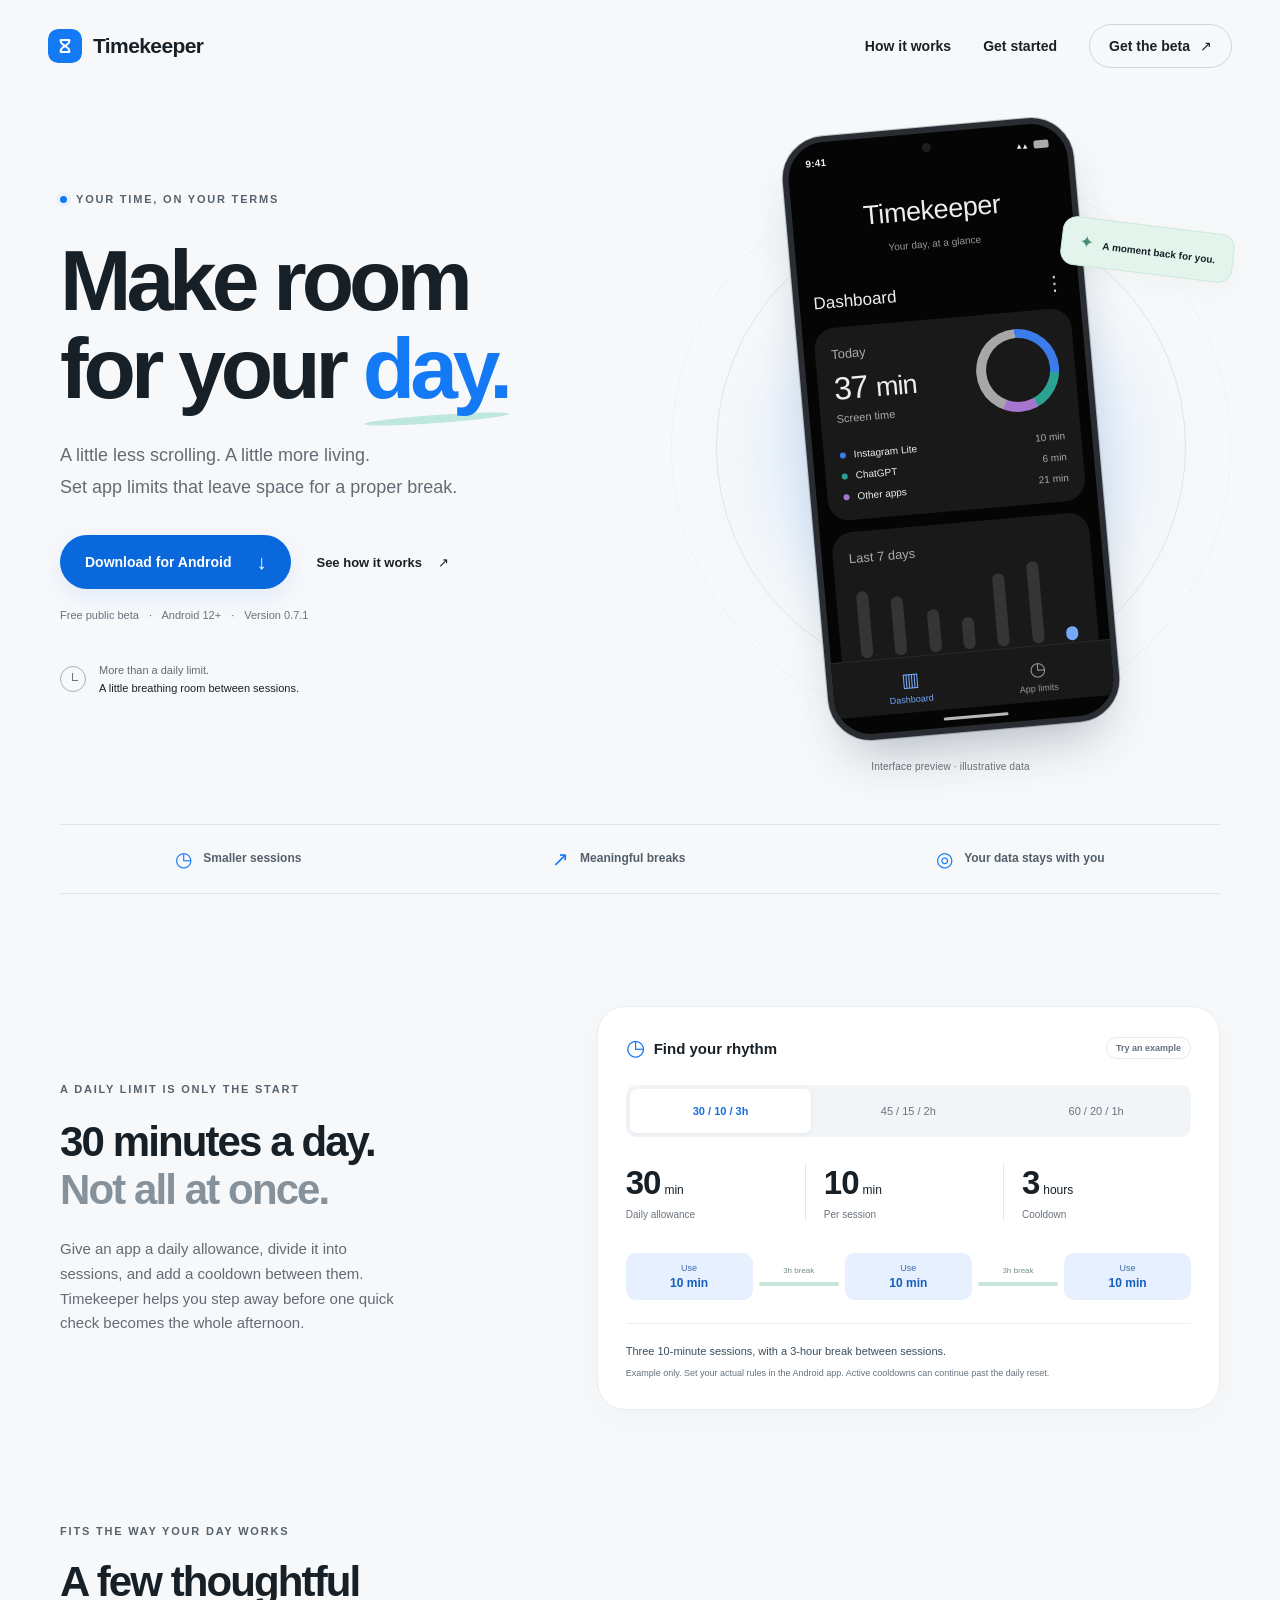
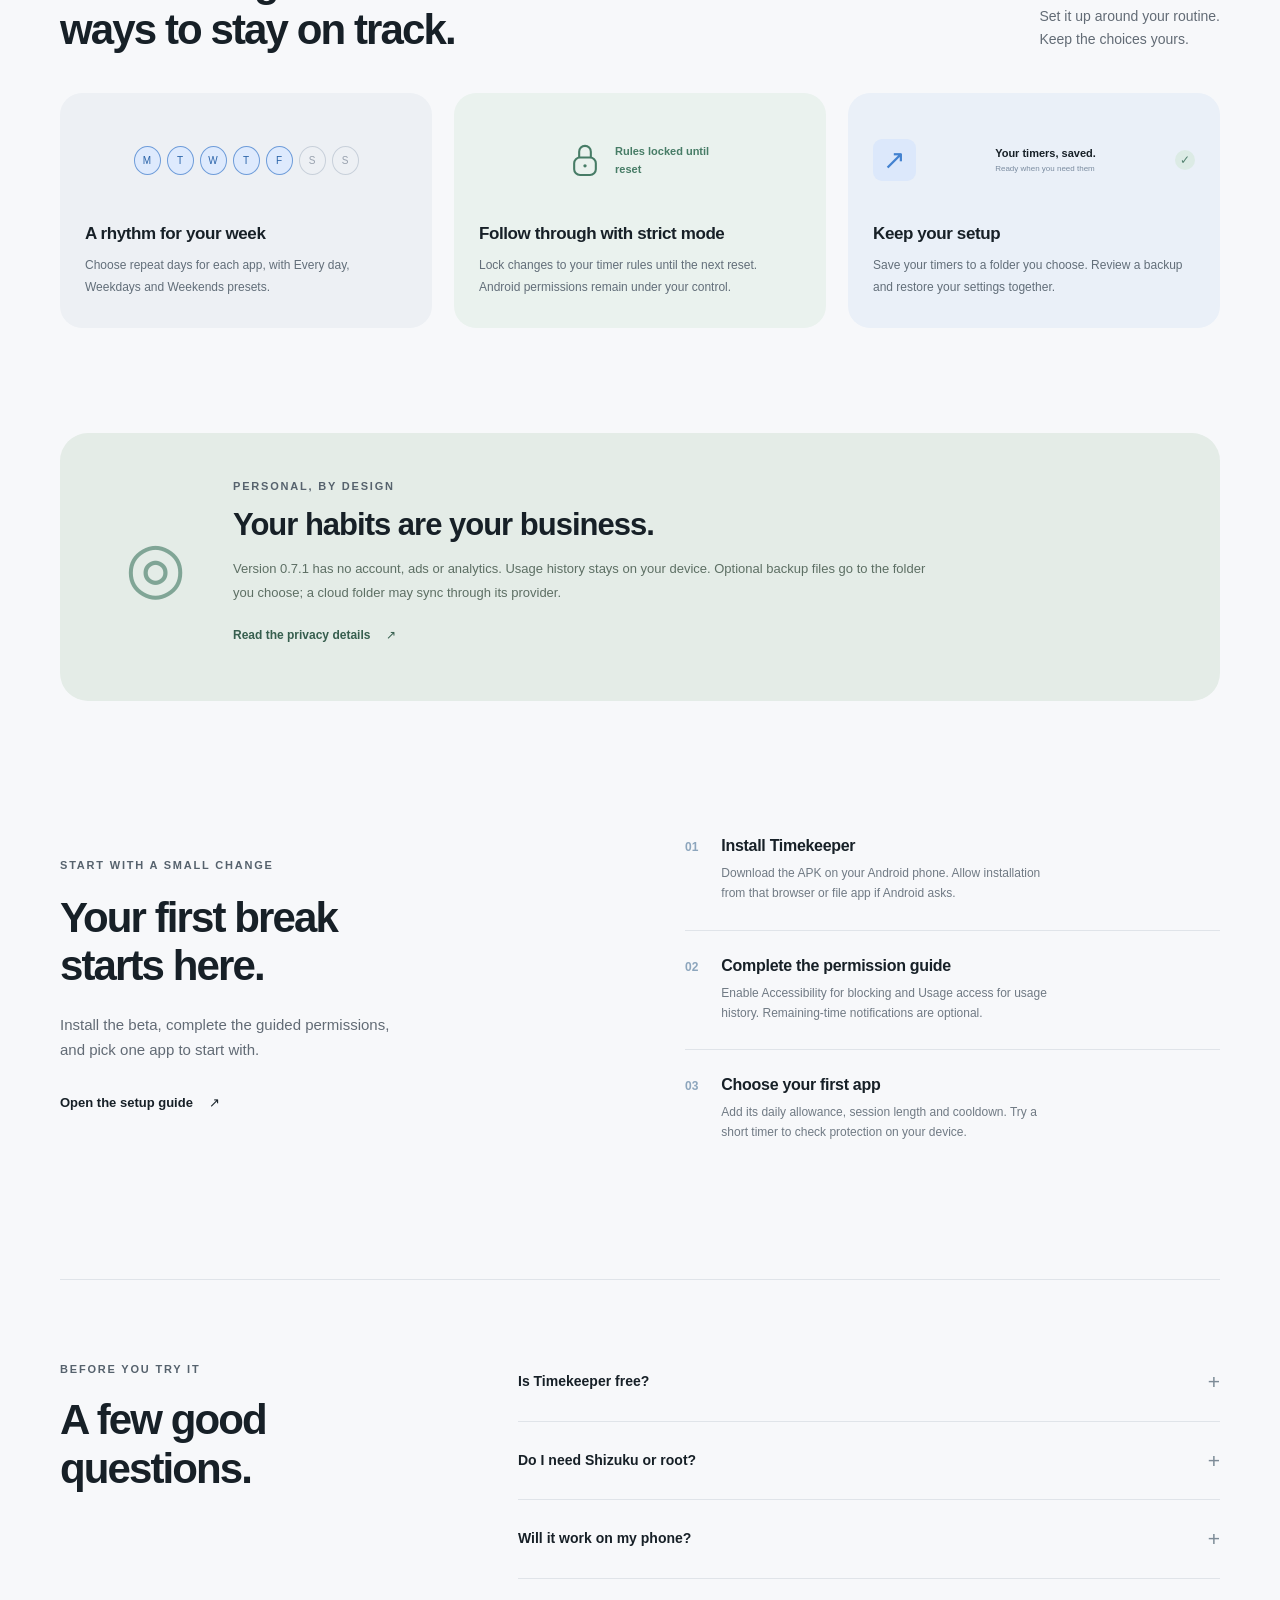
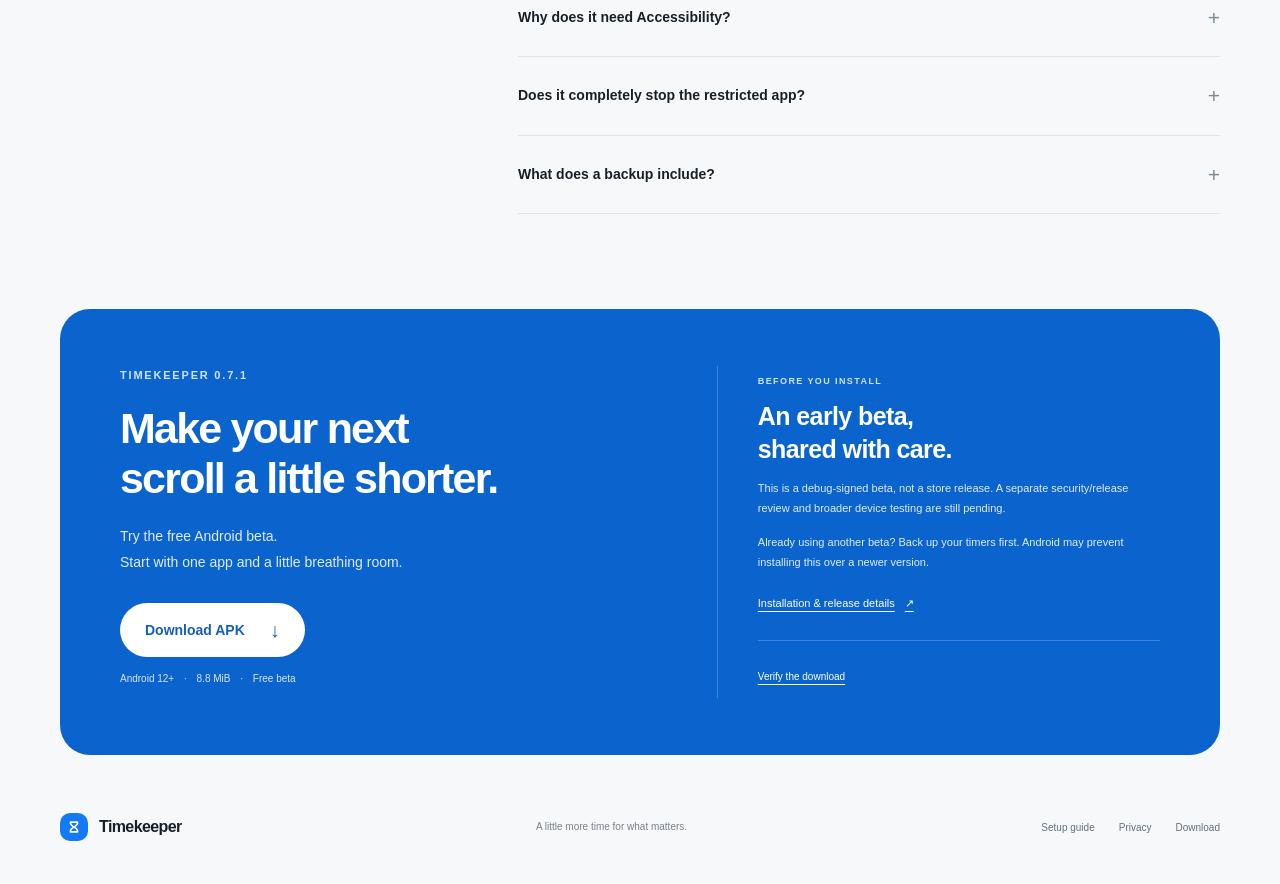
==== docs/index.html @ 4eb8acee "adds web related files" ====
<!doctype html>
<html lang="en">
<head>
  <meta charset="utf-8">
  <meta name="viewport" content="width=device-width, initial-scale=1">
  <meta name="theme-color" content="#f7f8fa">
  <title>Timekeeper — A little less scrolling. A little more living.</title>
  <meta name="description" content="Set daily app allowances, split them into smaller sessions, and take a break with cooldowns. Try the free Timekeeper 0.7.1 Android beta.">
  <meta property="og:title" content="Timekeeper — Make room for your day.">
  <meta property="og:description" content="Daily app allowances. Smaller sessions. Better breaks. Free Android beta.">
  <meta property="og:type" content="website">
  <meta property="og:image" content="assets/social-preview.svg">
  <link rel="icon" type="image/svg+xml" href="assets/timekeeper.svg">
  <link rel="stylesheet" href="assets/site.css">
  <script src="assets/site.js" defer></script>
</head>
<body>
<a class="skip-link" href="#main">Skip to content</a>
<header class="site-header">
  <a class="brand" href="./" aria-label="Timekeeper home"><img src="assets/timekeeper.svg" width="34" height="34" alt=""><span>Timekeeper</span></a>
  <nav aria-label="Main navigation">
    <a href="#how-it-works">How it works</a>
    <a href="#setup">Get started</a>
    <a class="nav-download" href="#download">Get the beta <span aria-hidden="true">↗</span></a>
  </nav>
</header>
<main id="main">
  <section class="hero section-shell" aria-labelledby="hero-title">
    <div class="hero-copy">
      <p class="eyebrow"><span class="status-dot" aria-hidden="true"></span> YOUR TIME, ON YOUR TERMS</p>
      <h1 id="hero-title">Make room<br>for your <span class="blue-word">day.</span></h1>
      <p class="hero-description">A little less scrolling. A little more living.<br>Set app limits that leave space for a proper break.</p>
      <div class="hero-actions"><a class="button primary" href="#download">Download for Android <span aria-hidden="true">↓</span></a><a class="text-link" href="#how-it-works">See how it works <span aria-hidden="true">↗</span></a></div>
      <p class="hero-meta">Free public beta <span aria-hidden="true">·</span> Android 12+ <span aria-hidden="true">·</span> Version 0.7.1</p>
      <div class="hero-note"><span class="little-clock" aria-hidden="true"></span><p>More than a daily limit.<br><strong>A little breathing room between sessions.</strong></p></div>
    </div>
    <figure class="product-stage">
      <div class="orbit orbit-one" aria-hidden="true"></div><div class="orbit orbit-two" aria-hidden="true"></div>
      <div class="floating-pill" aria-hidden="true"><span class="tiny-spark">✦</span> A moment back for you.</div>
      <div class="phone" role="img" aria-label="Illustrative Timekeeper dashboard with example screen-time data, a usage ring and weekly chart.">
        <div class="phone-camera" aria-hidden="true"></div>
        <div class="phone-status"><span>9:41</span><span class="phone-status-right">▴▴ <span class="battery"></span></span></div>
        <div class="phone-heading">Timekeeper<p>Your day, at a glance</p></div>
        <div class="screen-section-title">Dashboard <span>⋮</span></div>
        <div class="screen-card today-card">
          <div class="today-top"><div><p class="screen-muted">Today</p><p class="screen-total">37 <span>min</span></p><p class="screen-muted small">Screen time</p></div><div class="usage-ring"><div></div></div></div>
          <div class="app-row"><span class="app-dot blue"></span><span>Instagram Lite</span><span>10 min</span></div>
          <div class="app-row"><span class="app-dot teal"></span><span>ChatGPT</span><span>6 min</span></div>
          <div class="app-row"><span class="app-dot purple"></span><span>Other apps</span><span>21 min</span></div>
        </div>
        <div class="screen-card weekly-card"><p class="screen-muted">Last 7 days</p><div class="week-bars"><div><i style="--bar:66%"></i><span>T</span></div><div><i style="--bar:58%"></i><span>F</span></div><div><i style="--bar:42%"></i><span>S</span></div><div><i style="--bar:31%"></i><span>S</span></div><div><i style="--bar:72%"></i><span>M</span></div><div><i style="--bar:81%"></i><span>T</span></div><div class="current-day"><i style="--bar:14%"></i><span>W</span></div></div></div>
        <div class="phone-nav"><div class="active"><span>▥</span>Dashboard</div><div><span>◷</span>App limits</div></div><div class="gesture-bar" aria-hidden="true"></div>
      </div>
      <figcaption>Interface preview · illustrative data</figcaption>
    </figure>
  </section>
  <div class="principles section-shell" aria-label="Timekeeper basics"><p><span aria-hidden="true">◷</span> Smaller sessions</p><p><span aria-hidden="true">↗</span> Meaningful breaks</p><p><span aria-hidden="true">◎</span> Your data stays with you</p></div>

  <section class="rhythm-section section-shell" id="how-it-works" aria-labelledby="rhythm-title">
    <div class="section-intro"><p class="eyebrow">A DAILY LIMIT IS ONLY THE START</p><h2 id="rhythm-title">30 minutes a day.<br><span class="muted-heading">Not all at once.</span></h2><p>Give an app a daily allowance, divide it into sessions, and add a cooldown between them. Timekeeper helps you step away before one quick check becomes the whole afternoon.</p></div>
    <div class="rhythm-demo" aria-labelledby="demo-title">
      <div class="demo-heading"><div><span class="demo-icon" aria-hidden="true">◷</span><h3 id="demo-title">Find your rhythm</h3></div><span class="example-badge">Try an example</span></div>
      <div class="preset-options" role="group" aria-label="Choose an example app allowance"><button type="button" data-preset="0" aria-pressed="true">30 / 10 / 3h</button><button type="button" data-preset="1" aria-pressed="false">45 / 15 / 2h</button><button type="button" data-preset="2" aria-pressed="false">60 / 20 / 1h</button></div>
      <div class="rule-values"><div><strong id="daily-value">30<span>min</span></strong><span>Daily allowance</span></div><div><strong id="session-value">10<span>min</span></strong><span>Per session</span></div><div><strong id="cooldown-value">3<span>hours</span></strong><span>Cooldown</span></div></div>
      <div class="session-track" aria-hidden="true"><div class="session-block">Use <b class="session-number">10 min</b></div><div class="break-block"><span class="break-label">3h break</span><i></i></div><div class="session-block">Use <b class="session-number">10 min</b></div><div class="break-block"><span class="break-label">3h break</span><i></i></div><div class="session-block">Use <b class="session-number">10 min</b></div></div>
      <p class="demo-result" id="demo-result" aria-live="polite">Three 10-minute sessions, with a 3-hour break between sessions.</p>
      <p class="demo-footnote">Example only. Set your actual rules in the Android app. Active cooldowns can continue past the daily reset.</p>
    </div>
  </section>

  <section class="features-section section-shell" aria-labelledby="features-title">
    <div class="section-title-row"><div><p class="eyebrow">FITS THE WAY YOUR DAY WORKS</p><h2 id="features-title">A few thoughtful<br>ways to stay on track.</h2></div><p>Set it up around your routine.<br>Keep the choices yours.</p></div>
    <div class="feature-grid">
      <article class="feature-card"><div class="feature-visual days-visual" aria-hidden="true"><span>M</span><span>T</span><span>W</span><span>T</span><span>F</span><span class="off">S</span><span class="off">S</span></div><h3>A rhythm for your week</h3><p>Choose repeat days for each app, with Every day, Weekdays and Weekends presets.</p></article>
      <article class="feature-card"><div class="feature-visual lock-visual" aria-hidden="true"><svg viewBox="0 0 48 48" fill="none"><rect x="11" y="21" width="26" height="21" rx="7" stroke="currentColor" stroke-width="2.5"/><path d="M17 21V14a7 7 0 0 1 14 0v7" stroke="currentColor" stroke-width="2.5"/><circle cx="24" cy="31" r="2" fill="currentColor"/></svg><span>Rules locked until reset</span></div><h3>Follow through with strict mode</h3><p>Lock changes to your timer rules until the next reset. Android permissions remain under your control.</p></article>
      <article class="feature-card"><div class="feature-visual backup-visual" aria-hidden="true"><span class="backup-file">↗</span><div><strong>Your timers, saved.</strong><span>Ready when you need them</span></div><span class="backup-check">✓</span></div><h3>Keep your setup</h3><p>Save your timers to a folder you choose. Review a backup and restore your settings together.</p></article>
    </div>
  </section>

  <section class="privacy-strip section-shell" aria-labelledby="privacy-title"><div class="privacy-symbol" aria-hidden="true">◎</div><div><p class="eyebrow">PERSONAL, BY DESIGN</p><h2 id="privacy-title">Your habits are your business.</h2><p>Version 0.7.1 has no account, ads or analytics. Usage history stays on your device. Optional backup files go to the folder you choose; a cloud folder may sync through its provider.</p><a class="text-link" href="privacy.html">Read the privacy details <span aria-hidden="true">↗</span></a></div></section>

  <section class="setup-section section-shell" id="setup" aria-labelledby="setup-title"><div class="section-intro"><p class="eyebrow">START WITH A SMALL CHANGE</p><h2 id="setup-title">Your first break<br>starts here.</h2><p>Install the beta, complete the guided permissions, and pick one app to start with.</p><a class="text-link" href="guide.html">Open the setup guide <span aria-hidden="true">↗</span></a></div><ol class="setup-steps"><li><span class="step-number">01</span><div><h3>Install Timekeeper</h3><p>Download the APK on your Android phone. Allow installation from that browser or file app if Android asks.</p></div></li><li><span class="step-number">02</span><div><h3>Complete the permission guide</h3><p>Enable Accessibility for blocking and Usage access for usage history. Remaining-time notifications are optional.</p></div></li><li><span class="step-number">03</span><div><h3>Choose your first app</h3><p>Add its daily allowance, session length and cooldown. Try a short timer to check protection on your device.</p></div></li></ol></section>

  <section class="faq-section section-shell" id="faq" aria-labelledby="faq-title"><div><p class="eyebrow">BEFORE YOU TRY IT</p><h2 id="faq-title">A few good<br>questions.</h2></div><div class="faq-list">
    <details><summary>Is Timekeeper free?<span aria-hidden="true">+</span></summary><p>Yes. The 0.7.1 public beta is free to try, including intervals, cooldowns, strict mode and backup/restore. No payment or account is needed.</p></details>
    <details><summary>Do I need Shizuku or root?<span aria-hidden="true">+</span></summary><p>No. Version 0.7.1 uses Android Accessibility and Usage access. It does not include Shizuku, wireless debugging or root setup.</p></details>
    <details><summary>Will it work on my phone?<span aria-hidden="true">+</span></summary><p>The APK requires Android 12 or later. Testing so far has focused on the Samsung Galaxy S25 Ultra. Other Android devices are welcome to try the beta, but manufacturer behavior, layouts and background restrictions still need testing.</p></details>
    <details><summary>Why does it need Accessibility?<span aria-hidden="true">+</span></summary><p>Timekeeper uses window changes to identify the active app and show a blocking screen when its allowance or session ends. Accessibility is powerful access: review Android’s permission prompt before enabling it. Some banking or security-sensitive apps may object while Accessibility services are enabled.</p></details>
    <details><summary>Does it completely stop the restricted app?<span aria-hidden="true">+</span></summary><p>Version 0.7.1 displays a blocking screen. A restricted app may appear briefly when opened, and background playback or services can continue. It does not suspend or force-stop other apps. Strict mode locks rule changes inside Timekeeper; it cannot make Android permissions or uninstall controls unavailable.</p></details>
    <details><summary>What does a backup include?<span aria-hidden="true">+</span></summary><p>Your app timer rules and preferences. Usage history, live cooldowns and permission grants are not included. Backup files identify your selected apps and are not encrypted by Timekeeper, so choose a private location. Settings → Back up and restore explains what is saved.</p></details>
  </div></section>

  <section class="download-section section-shell" id="download" aria-labelledby="download-title"><div><p class="eyebrow">TIMEKEEPER 0.7.1</p><h2 id="download-title">Make your next<br>scroll a little shorter.</h2><p>Try the free Android beta.<br>Start with one app and a little breathing room.</p><a class="button white-button" href="downloads/timekeeper-0.7.1.apk" download="timekeeper-0.7.1.apk">Download APK <span aria-hidden="true">↓</span></a><p class="download-meta">Android 12+ <span aria-hidden="true">·</span> 8.8 MiB <span aria-hidden="true">·</span> Free beta</p></div><div class="release-panel"><span class="release-tag">BEFORE YOU INSTALL</span><h3>An early beta,<br>shared with care.</h3><p>This is a debug-signed beta, not a store release. A separate security/release review and broader device testing are still pending.</p><p>Already using another beta? Back up your timers first. Android may prevent installing this over a newer version.</p><a href="guide.html">Installation &amp; release details <span aria-hidden="true">↗</span></a><details class="checksum"><summary>Verify the download</summary><p>SHA-256</p><code>27ceb0c86ce0916416951ccacaa19b6d737d60e197d0aaa5fccd3ace580e05f0</code><a href="downloads/SHA256SUMS.txt" download>Download checksum file</a></details></div></section>
</main>
<footer class="site-footer section-shell"><a class="brand" href="./"><img src="assets/timekeeper.svg" width="28" height="28" alt=""><span>Timekeeper</span></a><p>A little more time for what matters.</p><nav aria-label="Footer"><a href="guide.html">Setup guide</a><a href="privacy.html">Privacy</a><a href="#download">Download</a></nav></footer>
</body>
</html>
---- docs/assets/site.css ----
:root{--paper:#f7f8fa;--ink:#172027;--muted:#626b75;--blue:#1479f5;--deep-blue:#0965d9;--line:#e0e4e9;--mint:#bfe8dc;--white:#fff;--radius:28px;font-family:Inter,-apple-system,BlinkMacSystemFont,"Segoe UI",sans-serif;color:var(--ink);background:var(--paper);font-synthesis:none;text-rendering:optimizeLegibility;-webkit-font-smoothing:antialiased;scroll-behavior:smooth;scroll-padding-top:92px}*{box-sizing:border-box}body{margin:0}a{color:inherit;text-decoration:none}button{font:inherit}a,button,summary{-webkit-tap-highlight-color:transparent}a:focus-visible,button:focus-visible,summary:focus-visible{outline:3px solid var(--blue);outline-offset:6px;border-radius:6px}h1,h2,h3,p,figure{margin:0}p{line-height:1.65}img{max-width:100%}.section-shell{width:min(1160px,calc(100% - 96px));margin-inline:auto}.site-header{height:92px;display:flex;align-items:center;justify-content:space-between;width:min(1280px,calc(100% - 96px));margin:auto;gap:24px}.brand{display:inline-flex;align-items:center;gap:11px;font-weight:700;letter-spacing:-.6px;font-size:21px;flex-shrink:0}.brand img{border-radius:10px}.site-header nav{display:flex;gap:32px;align-items:center;font-size:14px;font-weight:550}.site-header nav a:not(.nav-download):hover,.site-footer a:hover{color:var(--blue)}.nav-download{padding:12px 19px;border:1px solid #cfd5dd;border-radius:100px}.nav-download span{margin-left:10px}.nav-download:hover{background:var(--ink);color:white;border-color:var(--ink)}.skip-link{position:fixed;top:-100px;left:20px;z-index:20;background:var(--ink);color:white;padding:14px 20px;border-radius:10px}.skip-link:focus{top:12px}.hero{min-height:720px;display:grid;grid-template-columns:1.06fr 1fr;align-items:center;gap:50px;padding-top:24px;padding-bottom:52px}.eyebrow{font-size:11px;font-weight:700;letter-spacing:1.8px;color:#56626d;display:flex;align-items:center;gap:9px}.status-dot{width:7px;height:7px;border-radius:50%;background:var(--blue);box-shadow:0 0 0 4px #1479f50d}.hero h1{font-size:clamp(60px,6.7vw,88px);line-height:1.035;letter-spacing:-5px;font-weight:650;margin-top:27px;margin-bottom:27px}.blue-word{color:var(--blue);position:relative}.blue-word:after{content:"";position:absolute;bottom:-7px;left:1px;width:100%;height:8px;background:var(--mint);border-radius:60%;transform:rotate(-4deg);z-index:-1}.hero-description{font-size:18px;line-height:1.75;color:var(--muted);max-width:420px}.hero-actions{display:flex;gap:25px;align-items:center;flex-wrap:wrap;margin-top:32px}.button{display:inline-flex;gap:25px;justify-content:center;align-items:center;border-radius:100px;min-height:54px;padding:16px 25px;font-size:14px;font-weight:650;transition:background .16s,transform .16s}.button:hover{transform:translateY(-2px)}.primary{background:#0868dc;color:white;box-shadow:0 8px 24px #1479f519}.primary:hover{background:var(--deep-blue)}.button span{font-size:20px;font-weight:400;line-height:1}.text-link{font-size:13px;font-weight:650;display:inline-flex;align-items:center;gap:16px;min-height:44px}.text-link:hover{color:var(--blue)}.hero-meta{font-size:11px;color:#69737d;margin-top:17px}.hero-meta span{padding:0 7px}.hero-note{display:flex;align-items:center;gap:13px;margin-top:37px}.hero-note p{font-size:11px;color:var(--muted);line-height:1.65}.hero-note strong{font-weight:500;color:var(--ink)}.little-clock{border:1.5px solid #a5b3bd;width:26px;height:26px;border-radius:50%;position:relative}.little-clock:before{content:"";position:absolute;height:7px;width:5px;border-left:1.5px solid #647683;border-bottom:1.5px solid #647683;left:11px;top:6px}.product-stage{position:relative;display:flex;flex-direction:column;align-items:center;isolation:isolate;padding-top:10px;min-width:0}.orbit{position:absolute;border:1px solid #dce5ed;border-radius:50%;z-index:-2}.orbit-one{width:470px;height:470px;top:96px;left:50%;transform:translateX(-50%)}.orbit-two{width:560px;height:560px;top:51px;left:50%;transform:translateX(-50%);border-style:dashed;opacity:.55}.product-stage:before{content:"";position:absolute;width:365px;height:365px;top:160px;background:#deedfc;filter:blur(32px);border-radius:50%;z-index:-2}.floating-pill{position:absolute;right:-14px;top:109px;z-index:3;transform:rotate(7deg);background:#e3f4ec;border:1px solid #cee8db;padding:13px 17px;border-radius:14px;font-size:10px;font-weight:600;box-shadow:0 8px 25px #193a2b08}.tiny-spark{font-size:17px;margin-right:7px;color:#448c72}.phone{width:292px;height:606px;background:#050505;color:#eee;border:6px solid #292c30;border-radius:43px;box-shadow:0 30px 52px -20px #152a4050,0 0 0 1px #bbc4cc;position:relative;overflow:hidden;transform:rotate(-5deg);padding:15px 11px 0;font-family:Arial,sans-serif}.phone-camera{position:absolute;left:50%;top:10px;background:#1b1d20;width:9px;height:9px;border-radius:50%;transform:translateX(-50%)}.phone-status{font-size:10px;display:flex;justify-content:space-between;align-items:center;padding:0 7px;font-weight:600;letter-spacing:.2px}.phone-status-right{display:flex;align-items:center;gap:6px;font-size:9px}.battery{display:inline-block;width:15px;height:8px;border-radius:2px;background:#aaa}.phone-heading{text-align:center;font-size:27px;font-weight:400;letter-spacing:-.4px;padding-top:36px}.phone-heading p{font-size:10px;color:#979797;padding-top:10px;letter-spacing:0}.screen-section-title{display:flex;justify-content:space-between;font-size:17px;padding:31px 3px 13px}.screen-section-title span{font-size:20px;color:#ccc;margin-top:-2px}.screen-card{background:#191919;border-radius:21px;padding:17px 16px}.today-top{display:flex;justify-content:space-between;align-items:center;margin-bottom:13px}.screen-muted{color:#aaa;font-size:13px;line-height:1.5}.screen-muted.small{font-size:11px}.screen-total{font-size:32px;letter-spacing:-.9px;line-height:1.3;padding-top:5px}.screen-total span{font-size:27px}.usage-ring{width:83px;height:83px;border-radius:50%;background:conic-gradient(#3c7bea 0 27%,#2ca292 27% 43%,#a575cf 43% 57%,#a7a7a7 57%);display:grid;place-items:center}.usage-ring>div{width:64px;height:64px;border-radius:50%;background:#191919}.app-row{font-size:10px;display:flex;align-items:center;gap:8px;padding-top:9px;line-height:1.2}.app-row span:last-child{margin-left:auto;color:#aaa}.app-dot{width:6px;height:6px;border-radius:50%;flex:none}.blue{background:#3c7bea}.teal{background:#2ca292}.purple{background:#a575cf}.weekly-card{margin-top:12px;height:161px}.week-bars{height:102px;display:flex;gap:15px;justify-content:space-between;margin-top:9px;align-items:flex-end}.week-bars>div{height:100%;display:flex;flex-direction:column;justify-content:flex-end;align-items:center;gap:9px;flex:1}.week-bars i{display:block;width:12px;border-radius:9px;background:#353535;height:var(--bar)}.week-bars span{font-size:10px;color:#9e9e9e}.week-bars .current-day i{background:#75a8fa}.week-bars .current-day span{color:#75a8fa}.phone-nav{position:absolute;bottom:18px;left:0;right:0;background:#191919;display:flex;justify-content:space-around;border-top:1px solid #292929;padding:10px 12px 8px}.phone-nav>div{font-size:9px;text-align:center;color:#999}.phone-nav>div>span{display:block;font-size:19px;line-height:1.4}.phone-nav .active{color:#75a8fa}.gesture-bar{position:absolute;bottom:7px;left:50%;transform:translateX(-50%);width:65px;height:3px;border-radius:3px;background:#b9b9b9}.product-stage figcaption{font-size:10px;color:#67717a;margin-top:29px;letter-spacing:.2px}.principles{border-top:1px solid var(--line);border-bottom:1px solid var(--line);display:flex;justify-content:space-around;padding-block:24px;gap:20px}.principles p{font-size:12px;font-weight:550;display:flex;align-items:center;gap:11px;color:#53606b}.principles p>span{color:var(--blue);font-size:20px;line-height:1}.rhythm-section{display:grid;grid-template-columns:.85fr 1.15fr;gap:76px;align-items:center;padding-block:112px}h2{font-size:42px;line-height:1.16;letter-spacing:-1.9px;font-weight:620}.section-intro h2{margin-top:20px;margin-bottom:22px}.muted-heading{color:#85919b}.section-intro>p:not(.eyebrow){font-size:15px;color:var(--muted);max-width:340px}.rhythm-demo{background:white;padding:28px;border-radius:var(--radius);box-shadow:0 8px 35px #172d4206;border:1px solid #e8edf2;min-width:0}.demo-heading{display:flex;align-items:center;justify-content:space-between;gap:12px}.demo-heading>div{display:flex;align-items:center;gap:9px}.demo-heading h3{font-size:15px;font-weight:650}.demo-icon{color:var(--blue);font-size:22px}.example-badge{font-size:9px;font-weight:600;border:1px solid #e6e9ee;color:#65717e;border-radius:20px;padding:5px 9px;white-space:nowrap}.preset-options{display:flex;gap:6px;margin-top:24px;background:#f2f5f8;padding:4px;border-radius:10px}.preset-options button{flex:1;border:0;background:transparent;min-height:44px;font-size:11px;color:#667582;border-radius:7px;cursor:pointer;padding:7px 5px}.preset-options button[aria-pressed="true"]{background:white;color:#166fdc;box-shadow:0 1px 5px #183a5710;font-weight:650}.rule-values{display:flex;justify-content:space-between;text-align:left;gap:10px;margin-top:26px}.rule-values>div{display:flex;flex-direction:column;flex:1;gap:6px}.rule-values>div+div{border-left:1px solid #e4e8ee;padding-left:18px}.rule-values strong{font-size:33px;font-weight:600;letter-spacing:-1px;line-height:1.2}.rule-values strong span{font-size:12px;letter-spacing:0;font-weight:450;margin-left:4px}.rule-values>div>span{font-size:10px;color:#6a7580}.session-track{display:flex;align-items:center;margin-top:33px;gap:6px}.session-block{border-radius:10px;background:#e6f0ff;color:#3e6caa;text-align:center;padding:10px 6px;font-size:9px;min-width:58px;flex:1}.session-block b{display:block;font-size:12px;padding-top:3px;font-weight:650;color:#155ebc}.break-block{flex:.7;min-width:30px;display:flex;flex-direction:column;gap:7px;align-items:center}.break-block>span{font-size:8px;white-space:nowrap;color:#719087}.break-block i{display:block;background:#c7e6d9;height:4px;width:100%;border-radius:4px}.demo-result{font-size:11px;color:#3c4e5c;margin-top:23px;padding-top:18px;border-top:1px solid #edf0f3}.demo-footnote{font-size:9px;color:#65717c;margin-top:6px}.features-section{padding-bottom:105px}.section-title-row{display:flex;align-items:flex-end;justify-content:space-between;gap:35px;margin-bottom:38px}.section-title-row h2{margin-top:18px}.section-title-row>p{font-size:14px;color:var(--muted);padding-bottom:4px}.feature-grid{display:grid;grid-template-columns:repeat(3,1fr);gap:22px}.feature-card{background:#edf0f4;border-radius:22px;padding:27px 25px 30px}.feature-card:nth-child(2){background:#eaf2ee}.feature-card:nth-child(3){background:#eaf0f8}.feature-card h3{font-size:17px;letter-spacing:-.4px;margin-top:24px;margin-bottom:11px;font-weight:650}.feature-card>p{font-size:12px;color:#626e79;line-height:1.8}.feature-visual{min-height:80px;display:flex;align-items:center;justify-content:center}.days-visual{gap:6px}.days-visual>span{display:flex;align-items:center;justify-content:center;width:27px;height:29px;border-radius:50%;border:1px solid #6e9cd9;background:#deeafd;color:#2c65aa;font-size:10px}.days-visual>span.off{border-color:#c8d0da;color:#98a1ae;background:transparent}.lock-visual{gap:10px;color:#477c66}.lock-visual svg{width:40px;height:40px}.lock-visual>span{font-size:11px;font-weight:550;max-width:100px;line-height:1.65}.backup-visual{justify-content:space-between;gap:8px}.backup-file{font-size:27px;background:#dce8fb;color:#4382d0;padding:5px 10px;border-radius:9px}.backup-visual>div{display:flex;flex-direction:column;gap:5px}.backup-visual strong{font-size:11px;font-weight:650}.backup-visual>div>span{font-size:8px;color:#7b8ca0}.backup-check{font-size:12px;color:#52816f;background:#dcebe5;border-radius:50%;padding:3px 5px}.privacy-strip{background:#e4ece7;border-radius:28px;padding:44px 50px;display:grid;grid-template-columns:90px 1fr;gap:33px}.privacy-symbol{font-size:70px;line-height:1;color:#80a596;align-self:center;justify-self:center}.privacy-strip h2{font-size:31px;letter-spacing:-1px;margin-top:12px}.privacy-strip p:not(.eyebrow){font-size:13px;max-width:700px;color:#5d6f64;margin-top:14px;line-height:1.8}.privacy-strip .text-link{margin-top:9px;font-size:12px;color:#365e4e}.setup-section{display:grid;grid-template-columns:1fr 1fr;gap:90px;align-items:center;padding-block:110px}.setup-section .text-link{margin-top:18px}.setup-steps{list-style:none;margin:0;padding:0}.setup-steps li{display:flex;gap:23px;padding:26px 0}.setup-steps li+li{border-top:1px solid var(--line)}.step-number{font-size:12px;font-weight:600;color:#8da6bd;padding-top:3px}.setup-steps h3{font-size:16px;letter-spacing:-.3px;font-weight:650}.setup-steps p{font-size:12px;color:#707a84;margin-top:9px;max-width:340px}.faq-section{display:grid;grid-template-columns:.7fr 1.3fr;gap:80px;border-top:1px solid var(--line);padding-top:80px;padding-bottom:95px}.faq-section h2{margin-top:18px}.faq-list details{border-bottom:1px solid var(--line)}summary{cursor:pointer;list-style:none}summary::-webkit-details-marker{display:none}.faq-list summary{font-size:14px;font-weight:550;padding:23px 0;display:flex;align-items:center;justify-content:space-between;gap:18px;line-height:1.5}.faq-list details:first-child summary{padding-top:6px}.faq-list summary>span{font-size:21px;font-weight:350;color:#7d8b97}.faq-list details[open] summary>span{transform:rotate(45deg)}.faq-list details>p{font-size:13px;color:var(--muted);padding-bottom:23px;line-height:1.85}.download-section{border-radius:30px;background:#0b64ce;color:white;display:grid;grid-template-columns:1.2fr 1fr;gap:65px;padding:57px 60px;margin-bottom:50px}.download-section .eyebrow{color:#d1e4ff}.download-section h2{font-size:43px;letter-spacing:-1.8px;margin-top:20px}.download-section>div>p:not(.eyebrow):not(.download-meta){font-size:14px;line-height:1.85;color:#e0ecff;margin-top:20px}.white-button{background:white;color:#155ebc;margin-top:27px}.white-button:hover{background:#e9f1ff}.download-meta{font-size:10px;color:#d6e8ff;margin-top:14px}.download-meta>span{padding-inline:7px}.release-panel{border-left:1px solid #ffffff35;padding-left:40px;padding-top:4px;min-width:0;align-self:center}.release-tag{font-size:9px;letter-spacing:1.4px;font-weight:650;color:#cee3ff}.release-panel h3{font-size:25px;line-height:1.3;font-weight:550;letter-spacing:-.6px;margin-top:12px}.download-section .release-panel>p{font-size:11px!important;margin-top:13px!important;color:#dfecff!important;line-height:1.85!important}.release-panel>a{display:inline-flex;align-items:center;gap:10px;font-size:11px;text-decoration:underline;text-underline-offset:4px;min-height:44px;margin-top:9px}.checksum{margin-top:15px;border-top:1px solid #ffffff35;padding-top:13px}.checksum summary{font-size:10px;text-decoration:underline;text-underline-offset:4px}.checksum p{font-size:9px;color:#d6e8ff;margin-top:12px}.checksum code{font-size:9px;overflow-wrap:anywhere;display:block;line-height:1.8;margin-top:5px;color:#edf5ff}.checksum a{font-size:10px;display:inline-block;text-decoration:underline;text-underline-offset:3px;padding-block:10px}.site-footer{display:flex;justify-content:space-between;align-items:center;gap:25px;padding-bottom:35px}.site-footer .brand{font-size:16px}.site-footer>p{font-size:10px;color:#77818a}.site-footer nav{display:flex;gap:24px;font-size:10px;color:#65717b}.article-shell{max-width:760px;margin:45px auto 90px;padding-inline:24px}.article-shell h1{font-size:48px;line-height:1.12;letter-spacing:-2px;margin-top:20px}.article-shell .article-lead{font-size:18px;color:var(--muted);margin-top:22px}.article-shell h2{font-size:25px;letter-spacing:-.7px;margin-top:38px;margin-bottom:12px;line-height:1.3}.article-shell h3{font-size:18px;margin-top:24px;margin-bottom:10px}.article-shell p,.article-shell li{font-size:15px;color:#52616e;line-height:1.9}.article-shell p+p{margin-top:13px}.article-shell ul,.article-shell ol{padding-left:24px}.article-shell li{margin-block:9px}.article-shell a:not(.button){color:#0762cf;text-decoration:underline;text-underline-offset:3px;overflow-wrap:anywhere}.article-shell .button{color:white;margin-block:20px}.article-note{background:#e9eff7;border-radius:16px;padding:21px 24px;margin-top:28px}.article-note p{font-size:13px}.article-shell code{font-size:12px;overflow-wrap:anywhere}.article-shell table{border-collapse:collapse;width:100%;font-size:13px;margin-top:16px}.article-shell td,.article-shell th{text-align:left;padding:13px 9px;border-bottom:1px solid var(--line);vertical-align:top}.article-shell td:first-child{width:32%;font-weight:600}.article-date{font-size:12px!important;color:#7a8690!important;margin-top:15px}
@media(min-width:1400px){.hero{min-height:760px}.hero h1{font-size:91px}.phone{transform:rotate(-5deg) scale(1.035)}}
@media(max-width:1050px){.section-shell,.site-header{width:calc(100% - 64px)}.hero{gap:25px;min-height:680px}.hero h1{font-size:67px;letter-spacing:-3.8px}.hero-description{font-size:16px}.hero-actions{gap:12px}.hero .button{padding-inline:20px;font-size:12px}.hero .text-link{font-size:11px}.orbit-one{width:390px;height:390px;top:120px}.orbit-two{width:450px;height:450px;top:90px}.floating-pill{right:-5px;top:95px;font-size:9px}.phone{width:272px;height:585px}.weekly-card{height:154px}.phone-heading{padding-top:33px}.screen-section-title{padding-top:28px}.rhythm-section{gap:40px;padding-block:85px}h2{font-size:36px}.rhythm-demo{padding:23px}.feature-grid{gap:15px}.feature-card{padding:23px 18px}.days-visual{gap:4px}.days-visual>span{width:24px;height:26px}.feature-card h3{font-size:15px}.setup-section{gap:50px;padding-block:85px}.faq-section{gap:45px}.download-section{padding:44px 40px;gap:40px}.download-section h2{font-size:37px}.release-panel{padding-left:30px}}
@media(max-width:760px){:root{scroll-padding-top:20px}.section-shell,.site-header{width:calc(100% - 40px)}.site-header{height:78px;gap:10px}.brand{font-size:19px}.brand img{width:30px;height:30px}.site-header nav{gap:0}.site-header nav>a:not(.nav-download){display:none}.nav-download{font-size:11px;padding:11px 14px}.nav-download span{margin-left:6px}.hero{grid-template-columns:1fr;gap:32px;padding-top:30px;padding-bottom:34px;min-height:auto}.hero-copy{text-align:center}.eyebrow{font-size:10px;letter-spacing:1.5px}.hero-copy .eyebrow{justify-content:center}.hero h1{font-size:clamp(49px,15vw,64px);letter-spacing:-3.5px;margin-top:22px;margin-bottom:24px}.hero-description{font-size:15px;max-width:340px;margin:auto}.hero-actions{justify-content:center;gap:17px;margin-top:27px}.hero .button{font-size:12px;min-height:51px;padding-inline:21px}.hero .text-link{font-size:11px}.hero-meta{font-size:10px;margin-top:16px}.hero-note{display:none}.product-stage{padding-top:23px}.phone{width:272px;height:580px;transform:rotate(-4deg)}.phone-heading{padding-top:31px}.screen-section-title{padding-top:25px}.floating-pill{top:100px;right:0;padding:12px 13px;transform:rotate(6deg)}.orbit-one{width:min(320px,calc(100vw - 32px));height:min(320px,calc(100vw - 32px));top:160px}.orbit-two{width:min(350px,calc(100vw - 32px));height:min(350px,calc(100vw - 32px));top:145px}.product-stage:before{width:290px;height:290px;top:200px}.product-stage figcaption{margin-top:24px;font-size:9px}.principles{padding-block:17px;gap:9px;justify-content:space-between}.principles p{font-size:9px;gap:5px;line-height:1.5}.principles p>span{font-size:15px}.rhythm-section{grid-template-columns:1fr;gap:30px;padding-block:65px}.section-intro h2{margin-top:16px;margin-bottom:18px}h2{font-size:36px;letter-spacing:-1.5px}.section-intro>p:not(.eyebrow){font-size:14px;max-width:500px}.rhythm-demo{padding:22px;border-radius:22px}.demo-heading h3{font-size:14px}.rule-values strong{font-size:32px}.features-section{padding-bottom:60px}.section-title-row{display:block;margin-bottom:27px}.section-title-row h2{margin-top:16px}.section-title-row>p{font-size:13px;margin-top:19px}.section-title-row>p br{display:none}.feature-grid{grid-template-columns:1fr;gap:14px}.feature-card{padding:23px 25px 27px}.feature-visual{min-height:60px;justify-content:flex-start}.days-visual{gap:8px}.days-visual>span{width:30px;height:31px}.feature-card h3{font-size:18px;margin-top:17px}.feature-card>p{font-size:13px;max-width:440px}.lock-visual{gap:17px}.lock-visual>span{max-width:150px;font-size:12px}.backup-visual{gap:14px;justify-content:flex-start}.backup-visual strong{font-size:13px}.backup-visual>div>span{font-size:10px}.backup-check{margin-left:auto}.privacy-strip{grid-template-columns:1fr;padding:28px;gap:15px;border-radius:23px}.privacy-symbol{font-size:47px;justify-self:start}.privacy-strip h2{font-size:28px;line-height:1.2}.privacy-strip p:not(.eyebrow){font-size:13px}.setup-section{grid-template-columns:1fr;gap:25px;padding-block:65px}.setup-section .text-link{margin-top:12px}.setup-steps li{padding-block:22px;gap:20px}.setup-steps p{font-size:13px;max-width:450px}.faq-section{grid-template-columns:1fr;gap:25px;padding-top:55px;padding-bottom:60px}.faq-section h2 br{display:none}.faq-list summary{font-size:14px;min-height:66px;padding-block:20px}.faq-list details:first-child summary{padding-top:20px}.faq-list details>p{font-size:13px}.download-section{grid-template-columns:1fr;padding:33px 28px;gap:32px;border-radius:23px;margin-bottom:30px}.download-section h2{font-size:37px}.download-section>div>p:not(.eyebrow):not(.download-meta){font-size:13px}.white-button{min-height:52px;font-size:13px}.release-panel{padding-left:0;padding-top:28px;border-left:none;border-top:1px solid #ffffff35}.release-panel h3{font-size:24px}.download-section .release-panel>p{font-size:12px!important}.release-panel>a{font-size:12px}.checksum summary{font-size:11px}.checksum code{font-size:10px}.site-footer{flex-wrap:wrap;gap:18px;padding-bottom:25px}.site-footer>p{display:none}.site-footer .brand{font-size:15px}.site-footer nav{gap:17px;font-size:10px}.article-shell{margin-top:32px;margin-bottom:60px;padding-inline:20px}.article-shell h1{font-size:38px;letter-spacing:-1.5px}.article-shell .article-lead{font-size:16px}.article-shell h2{font-size:23px}.article-shell p,.article-shell li{font-size:14px}.article-shell table{font-size:11px}.article-shell td:first-child{width:35%}}
@media(max-width:380px){.hero-actions{gap:6px;flex-direction:column}.hero-meta span{padding-inline:4px}.floating-pill{font-size:8px;padding:10px;right:-4px}.principles{gap:5px}.principles p{font-size:8px;gap:4px}.rhythm-demo{padding:18px}.demo-heading h3{font-size:13px}.example-badge{font-size:8px;padding:5px 7px}.rule-values>div+div{padding-left:12px}.session-track{gap:4px}.session-block{min-width:48px;padding:9px 3px}.break-block{min-width:24px}.break-block>span{font-size:7px}.days-visual{gap:6px}.days-visual>span{width:27px;height:28px}.site-footer nav{gap:12px;font-size:9px}}
@media(prefers-reduced-motion:reduce){:root{scroll-behavior:auto}*{transition:none!important;animation:none!important}.button:hover{transform:none}}

@media(max-width:340px){.phone{width:250px}.brand{font-size:17px}.nav-download{font-size:10px;padding-inline:11px}.hero-meta{font-size:9px}.principles p{font-size:7px}.principles p>span{font-size:13px}}

.nav-download{display:inline-flex;align-items:center;min-height:44px}.brand{min-height:44px}.site-footer nav a{display:inline-flex;align-items:center;min-height:44px}.checksum summary{display:flex;align-items:center;min-height:44px}
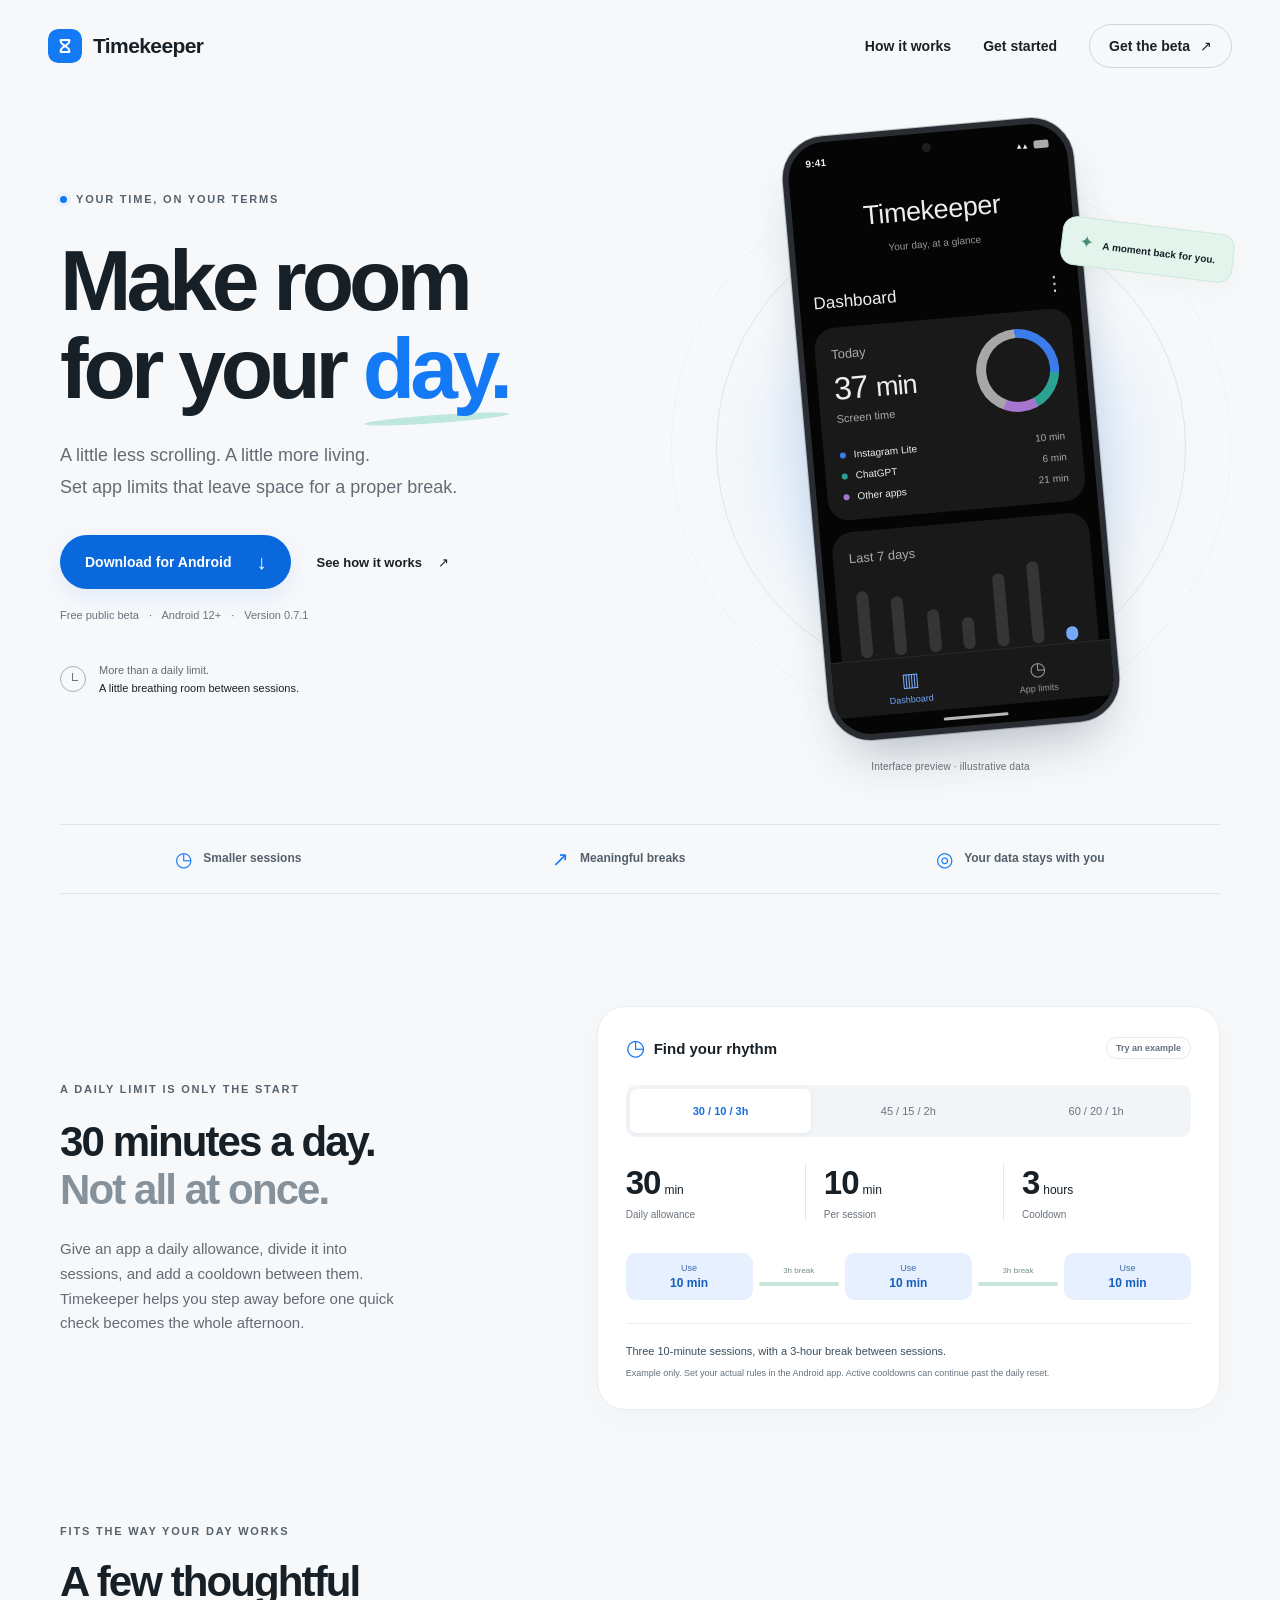
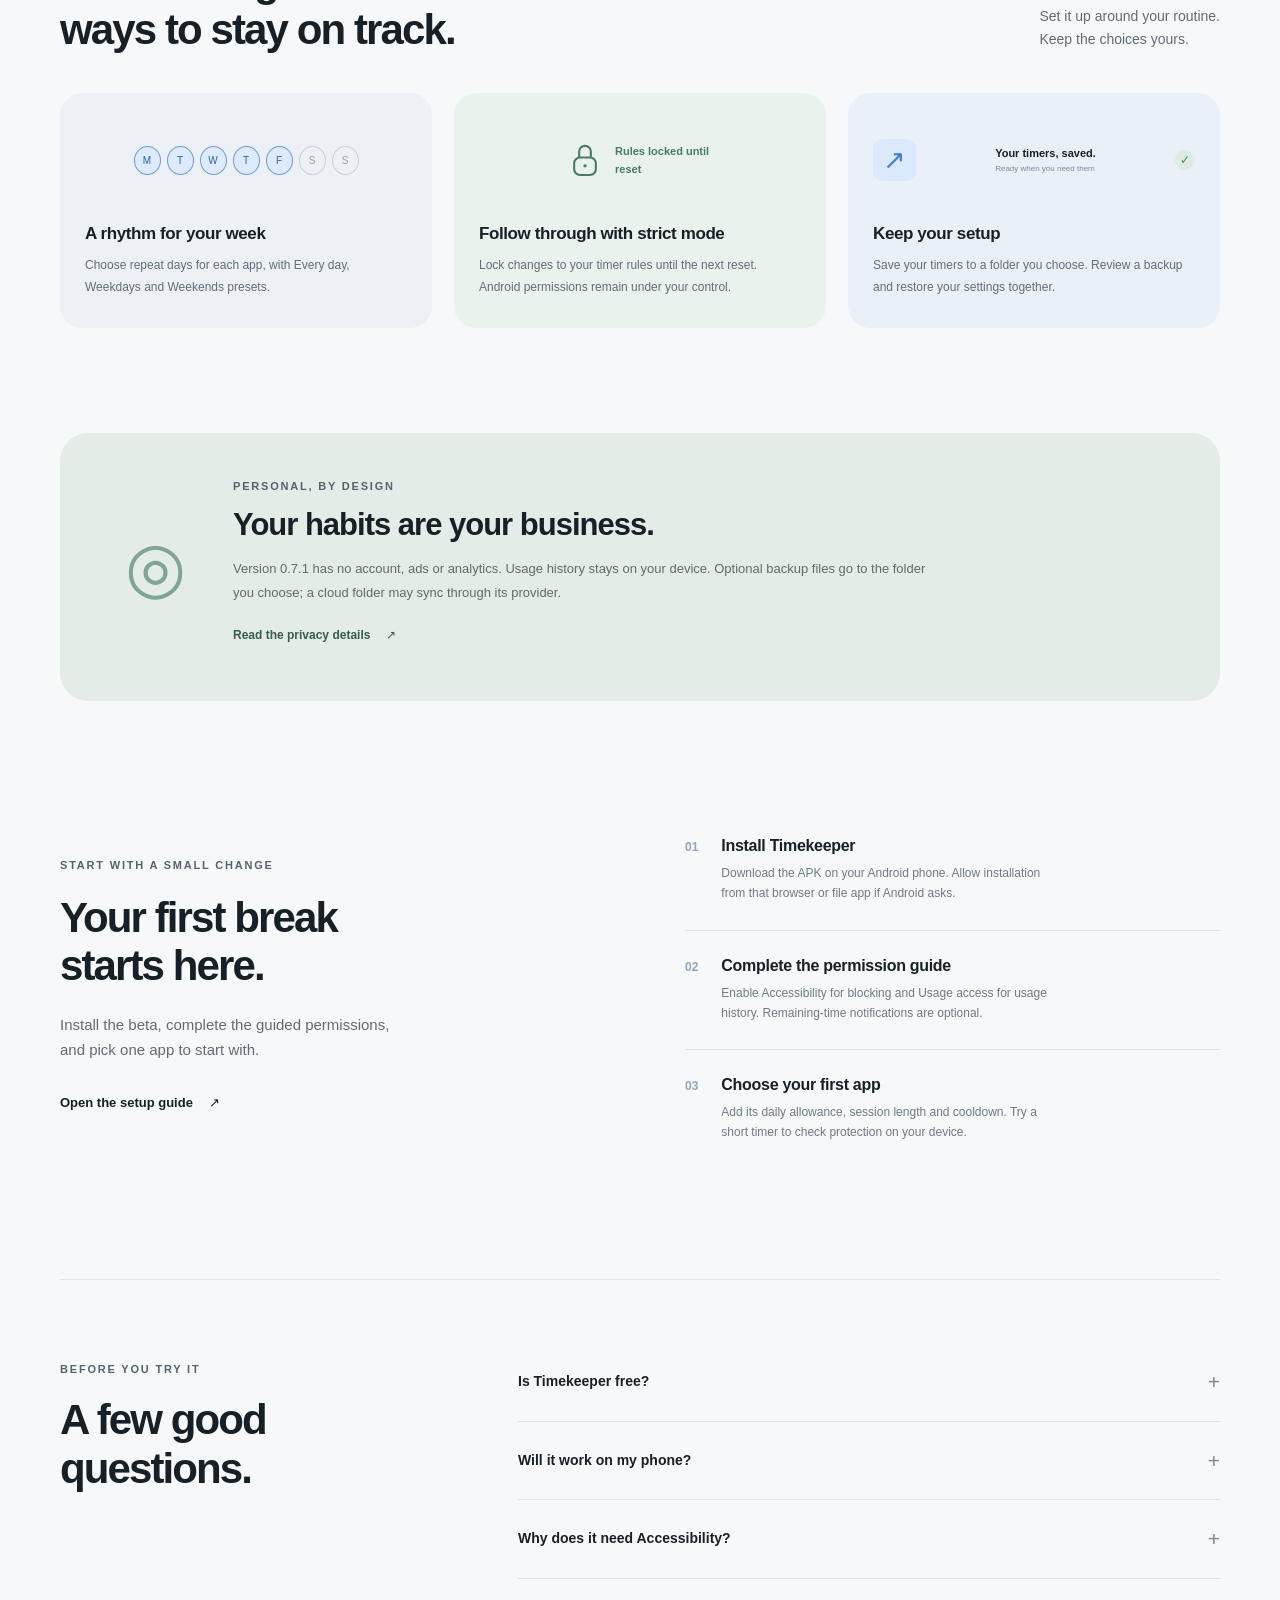
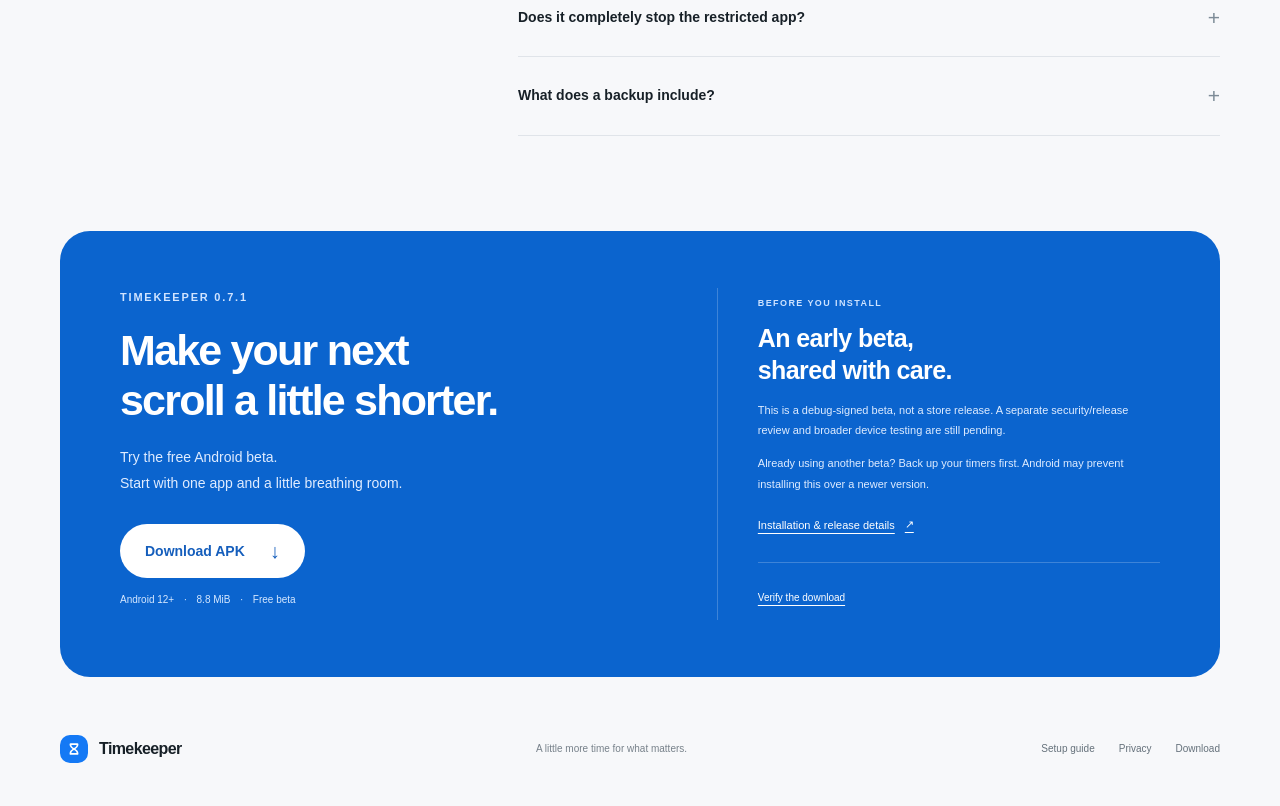
==== commit 3afb7192: "Remove Shizuku FAQ and device-specific testing sentence from website" ====
--- a/docs/index.html
+++ b/docs/index.html
@@ -83,8 +83,7 @@
 
   <section class="faq-section section-shell" id="faq" aria-labelledby="faq-title"><div><p class="eyebrow">BEFORE YOU TRY IT</p><h2 id="faq-title">A few good<br>questions.</h2></div><div class="faq-list">
     <details><summary>Is Timekeeper free?<span aria-hidden="true">+</span></summary><p>Yes. The 0.7.1 public beta is free to try, including intervals, cooldowns, strict mode and backup/restore. No payment or account is needed.</p></details>
-    <details><summary>Do I need Shizuku or root?<span aria-hidden="true">+</span></summary><p>No. Version 0.7.1 uses Android Accessibility and Usage access. It does not include Shizuku, wireless debugging or root setup.</p></details>
-    <details><summary>Will it work on my phone?<span aria-hidden="true">+</span></summary><p>The APK requires Android 12 or later. Testing so far has focused on the Samsung Galaxy S25 Ultra. Other Android devices are welcome to try the beta, but manufacturer behavior, layouts and background restrictions still need testing.</p></details>
+    <details><summary>Will it work on my phone?<span aria-hidden="true">+</span></summary><p>The APK requires Android 12 or later. Other Android devices are welcome to try the beta, but manufacturer behavior, layouts and background restrictions still need testing.</p></details>
     <details><summary>Why does it need Accessibility?<span aria-hidden="true">+</span></summary><p>Timekeeper uses window changes to identify the active app and show a blocking screen when its allowance or session ends. Accessibility is powerful access: review Android’s permission prompt before enabling it. Some banking or security-sensitive apps may object while Accessibility services are enabled.</p></details>
     <details><summary>Does it completely stop the restricted app?<span aria-hidden="true">+</span></summary><p>Version 0.7.1 displays a blocking screen. A restricted app may appear briefly when opened, and background playback or services can continue. It does not suspend or force-stop other apps. Strict mode locks rule changes inside Timekeeper; it cannot make Android permissions or uninstall controls unavailable.</p></details>
     <details><summary>What does a backup include?<span aria-hidden="true">+</span></summary><p>Your app timer rules and preferences. Usage history, live cooldowns and permission grants are not included. Backup files identify your selected apps and are not encrypted by Timekeeper, so choose a private location. Settings → Back up and restore explains what is saved.</p></details>
